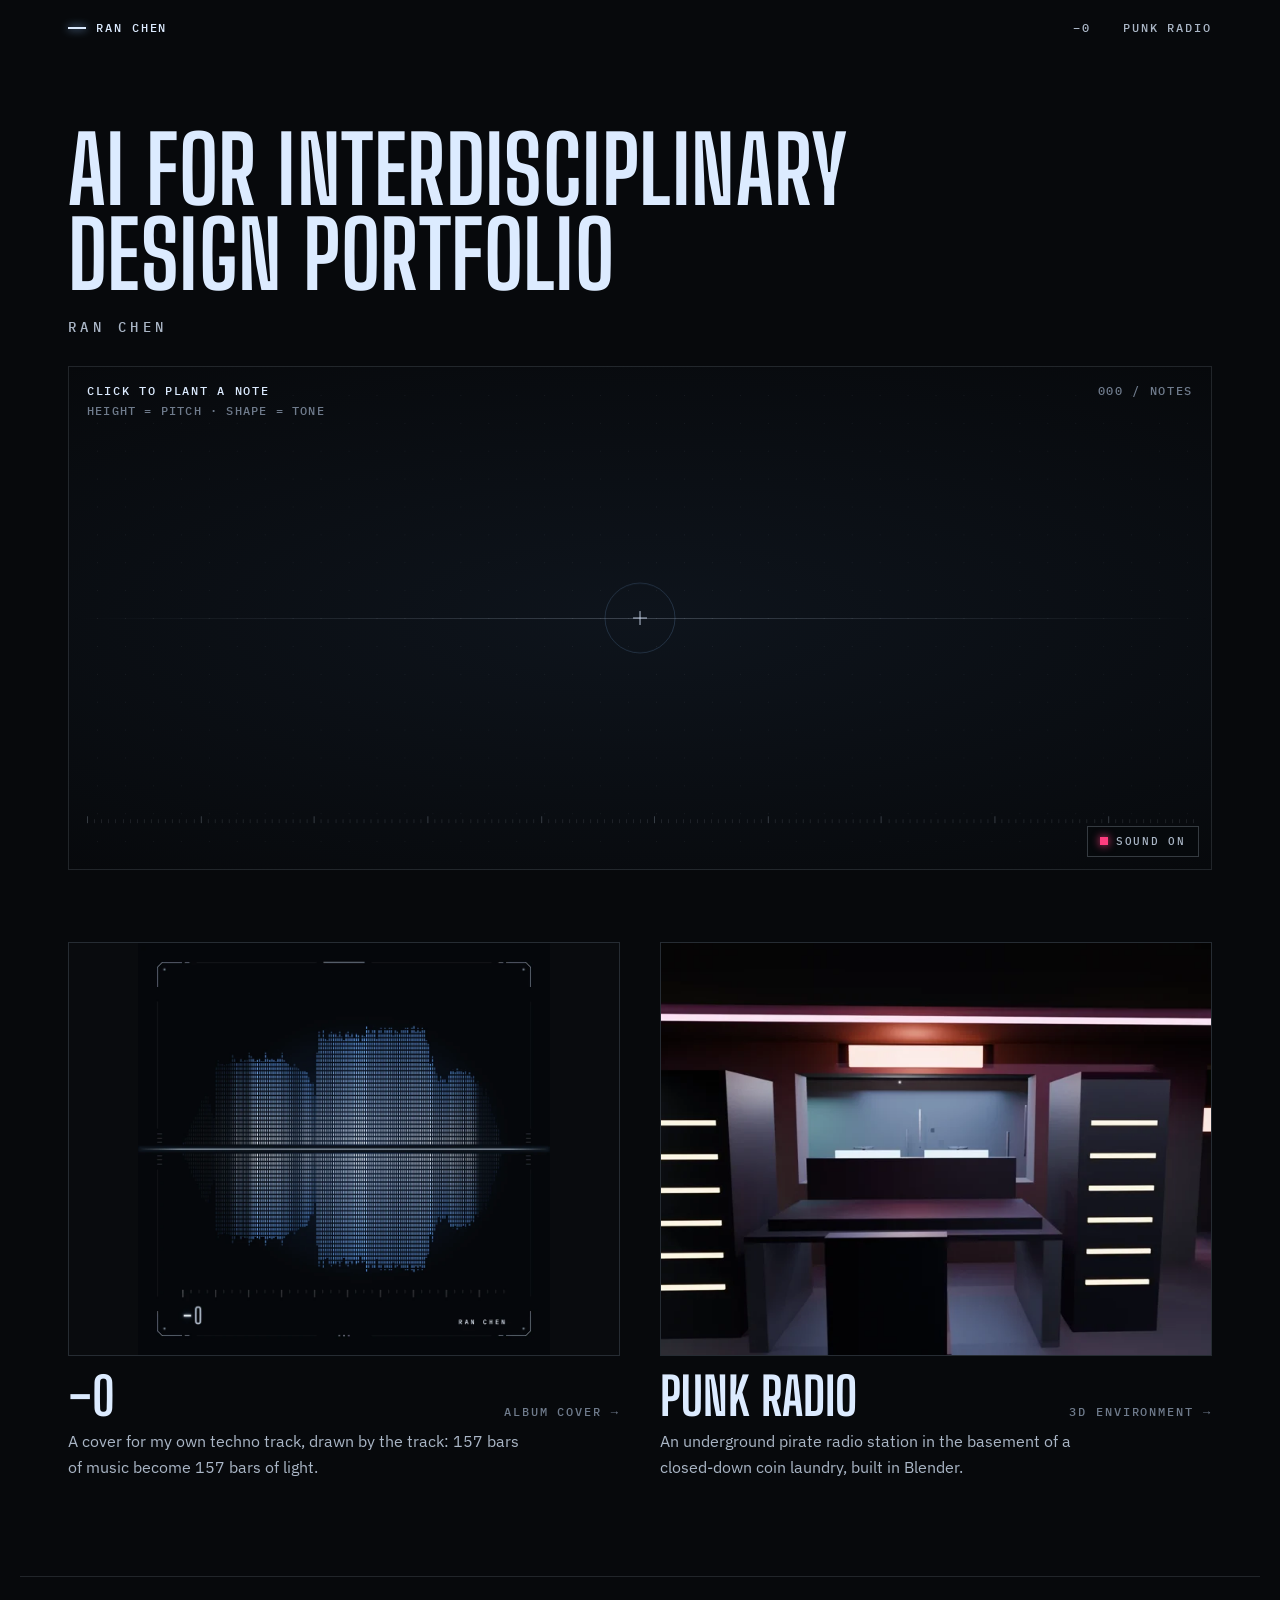
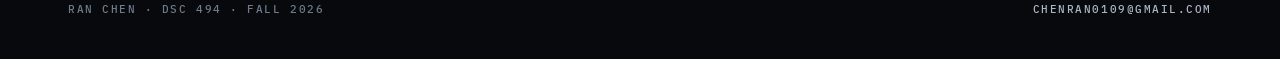
==== index.html @ 2fba4b29 "Publish AI for Interdisciplinary Design portfolio Co-Authored-By: Claude Opus 5.5 <noreply@anthropic" ====
<!doctype html>
<html lang="en">
<head>
  <meta charset="utf-8">
  <meta name="viewport" content="width=device-width, initial-scale=1">
  <title>Ran Chen — AI for Interdisciplinary Design Portfolio</title>
  <meta name="description" content="Design portfolio by Ran Chen: the −0 album cover and the PUNK RADIO 3D environment, with an interactive homepage where every click plants a flower that plays a note.">
  <link rel="icon" href="assets/favicon.svg" type="image/svg+xml">
  <link rel="stylesheet" href="style.css">
</head>
<body>
  <header class="wrap nav">
    <a class="home" href="index.html" aria-current="page">Ran Chen</a>
    <ul>
      <li><a href="cover.html">−0</a></li>
      <li><a href="studio.html">Punk Radio</a></li>
    </ul>
  </header>

  <main>
    <section class="wrap intro">
      <h1>AI for Interdisciplinary Design Portfolio</h1>
      <p class="name">Ran Chen</p>
    </section>

    <section class="wrap" aria-label="Interactive drawing area">
      <div class="field">
        <canvas tabindex="0" aria-label="Drawing area. Click or tap to plant a flower that plays a note. Press Enter to plant one with the keyboard."></canvas>
        <p class="hint">Click to plant a note<span>Height = pitch · shape = tone</span></p>
        <div class="count" aria-live="polite">000 / NOTES</div>
        <button class="sound" type="button" aria-pressed="true"><i></i><span>Sound on</span></button>
      </div>
    </section>

    <section class="wrap projects" aria-label="Projects">
      <a class="card" href="cover.html">
        <div class="thumb square"><img src="assets/cover/cover-card.webp" alt="The −0 album cover: 157 blue-white bars cut into cells, mirrored around a thin horizontal line of light." width="900" height="900"></div>
        <div class="meta">
          <h2>−0</h2>
          <span class="arrow">Album cover →</span>
        </div>
        <p>A cover for my own techno track, drawn by the track: 157 bars of music become 157 bars of light.</p>
      </a>
      <a class="card" href="studio.html">
        <div class="thumb"><img src="assets/studio/studio-card.webp" alt="Rendered Blender view of the PUNK RADIO control room: console, equipment racks and the observation window under an ON AIR light." width="900" height="519"></div>
        <div class="meta">
          <h2>Punk Radio</h2>
          <span class="arrow">3D environment →</span>
        </div>
        <p>An underground pirate radio station in the basement of a closed-down coin laundry, built in Blender.</p>
      </a>
    </section>
  </main>

  <footer class="wrap site">
    <span>Ran Chen · DSC 494 · Fall 2026</span>
    <a href="mailto:chenran0109@gmail.com">chenran0109@gmail.com</a>
  </footer>

  <script src="site.js"></script>
</body>
</html>
---- style.css ----
/* Ran Chen — AI for Interdisciplinary Design Portfolio */
@font-face { font-family: "Big Shoulders Display"; src: url("assets/fonts/big-shoulders-display-latin-500-normal.woff2") format("woff2"); font-weight: 500; font-style: normal; font-display: swap; }
@font-face { font-family: "Big Shoulders Display"; src: url("assets/fonts/big-shoulders-display-latin-700-normal.woff2") format("woff2"); font-weight: 700; font-style: normal; font-display: swap; }
@font-face { font-family: "IBM Plex Sans"; src: url("assets/fonts/ibm-plex-sans-latin-400-normal.woff2") format("woff2"); font-weight: 400; font-style: normal; font-display: swap; }
@font-face { font-family: "IBM Plex Sans"; src: url("assets/fonts/ibm-plex-sans-latin-500-normal.woff2") format("woff2"); font-weight: 500; font-style: normal; font-display: swap; }
@font-face { font-family: "IBM Plex Mono"; src: url("assets/fonts/ibm-plex-mono-latin-400-normal.woff2") format("woff2"); font-weight: 400; font-style: normal; font-display: swap; }
@font-face { font-family: "IBM Plex Mono"; src: url("assets/fonts/ibm-plex-mono-latin-500-normal.woff2") format("woff2"); font-weight: 500; font-style: normal; font-display: swap; }

:root {
  --bg: #07090c;
  --bg-2: #0d1117;
  --ink: #dcebff;
  --ink-2: #aab6c6;
  --muted: #6f7b8c;
  --line: rgba(220, 235, 255, 0.12);
  --line-2: rgba(220, 235, 255, 0.22);
  --accent: #8fc2ff;
  --hot: #ff3d7f;
  --pad: clamp(16px, 4vw, 48px);
  --max: 1240px;
  --display: "Big Shoulders Display", "Arial Narrow", sans-serif;
  --sans: "IBM Plex Sans", system-ui, -apple-system, sans-serif;
  --mono: "IBM Plex Mono", ui-monospace, Menlo, monospace;
}

* { box-sizing: border-box; }
html { -webkit-text-size-adjust: 100%; }
body {
  margin: 0;
  background: var(--bg);
  color: var(--ink);
  font: 400 16px/1.6 var(--sans);
  overflow-x: hidden;
}
img, svg, video { display: block; max-width: 100%; height: auto; }
a { color: inherit; }
::selection { background: var(--accent); color: var(--bg); }

.wrap { width: 100%; max-width: var(--max); margin: 0 auto; padding: 0 var(--pad); }

/* ---------- nav ---------- */
.nav {
  display: flex; align-items: center; justify-content: space-between; gap: 16px;
  padding-top: 22px; padding-bottom: 22px;
  font: 500 12px/1 var(--mono); letter-spacing: 0.16em; text-transform: uppercase;
}
.nav a { text-decoration: none; color: var(--ink-2); transition: color .2s; }
.nav a:hover, .nav a[aria-current="page"] { color: var(--ink); }
.nav .home { color: var(--ink); display: inline-flex; align-items: center; gap: 10px; }
.nav .home::before { content: ""; width: 18px; height: 2px; background: var(--ink); box-shadow: 0 0 8px var(--accent); }
.nav ul { list-style: none; display: flex; gap: clamp(14px, 3vw, 32px); margin: 0; padding: 0; }

/* ---------- labels ---------- */
.kicker, .label {
  font: 500 11px/1.4 var(--mono); letter-spacing: 0.18em; text-transform: uppercase; color: var(--muted);
}

/* ---------- homepage ---------- */
.intro { padding-top: clamp(28px, 6vw, 72px); padding-bottom: clamp(20px, 3vw, 32px); }
.intro h1 {
  font: 700 clamp(44px, 7.2vw, 104px)/0.92 var(--display);
  letter-spacing: 0.005em; text-transform: uppercase; margin: 0; max-width: 20ch;
}
.intro h1 .minus { color: var(--ink); text-shadow: 0 0 18px rgba(143, 194, 255, .55); }
.intro .name {
  margin: 22px 0 0; font: 500 14px/1 var(--mono); letter-spacing: 0.32em; text-transform: uppercase; color: var(--ink-2);
}

.field {
  position: relative;
  height: clamp(340px, 56vh, 600px);
  border: 1px solid var(--line);
  background: radial-gradient(120% 90% at 50% 50%, #0e141c 0%, var(--bg) 70%);
  overflow: hidden;
  cursor: crosshair;
  touch-action: manipulation;
  -webkit-tap-highlight-color: transparent;
  user-select: none; -webkit-user-select: none;
}
.field canvas { position: absolute; inset: 0; width: 100%; height: 100%; outline: none; }
.field canvas:focus-visible { box-shadow: inset 0 0 0 2px var(--accent); }
.field .hint {
  position: absolute; left: 18px; top: 16px; margin: 0; pointer-events: none;
  font: 500 12px/1.4 var(--mono); letter-spacing: 0.14em; text-transform: uppercase; color: var(--ink);
  transition: opacity .6s;
}
.field .hint span { color: var(--muted); display: block; margin-top: 4px; letter-spacing: 0.1em; }
.field.used .hint span { opacity: 0; }
.field .count {
  position: absolute; right: 18px; top: 16px; pointer-events: none;
  font: 500 12px/1.4 var(--mono); letter-spacing: 0.14em; color: var(--muted);
}
.sound {
  position: absolute; right: 12px; bottom: 12px;
  appearance: none; border: 1px solid var(--line-2); background: rgba(7, 9, 12, .7); color: var(--ink-2);
  font: 500 11px/1 var(--mono); letter-spacing: 0.16em; text-transform: uppercase;
  padding: 9px 12px; cursor: pointer; display: inline-flex; align-items: center; gap: 8px;
}
.sound:hover { color: var(--ink); border-color: var(--ink-2); }
.sound i { width: 8px; height: 8px; background: var(--hot); box-shadow: 0 0 8px var(--hot); }
.sound[aria-pressed="false"] i { background: var(--muted); box-shadow: none; }

.projects {
  display: grid; grid-template-columns: 1fr; gap: clamp(28px, 4vw, 40px);
  padding-top: clamp(40px, 6vw, 72px); padding-bottom: clamp(48px, 8vw, 96px);
}
@media (min-width: 760px) { .projects { grid-template-columns: 1fr 1fr; } }
.card { text-decoration: none; display: block; }
.card .thumb { position: relative; overflow: hidden; border: 1px solid var(--line); background: var(--bg-2); aspect-ratio: 4 / 3; }
.card .thumb img { width: 100%; height: 100%; object-fit: cover; transition: transform .6s cubic-bezier(.2,.7,.2,1); }
.card .thumb.square img { object-fit: contain; background: #090b0e; }
.card:hover .thumb img { transform: scale(1.03); }
.card .meta { display: flex; justify-content: space-between; align-items: baseline; gap: 12px; margin-top: 16px; }
.card h2 { font: 700 clamp(34px, 4.4vw, 52px)/0.95 var(--display); text-transform: uppercase; margin: 0; }
.card p { margin: 8px 0 0; color: var(--ink-2); max-width: 46ch; }
.card .arrow { font: 500 12px/1 var(--mono); letter-spacing: .16em; text-transform: uppercase; color: var(--muted); white-space: nowrap; transition: color .2s; }
.card:hover .arrow { color: var(--ink); }

footer.site {
  border-top: 1px solid var(--line);
  padding-top: 24px; padding-bottom: 40px;
  display: flex; flex-wrap: wrap; justify-content: space-between; gap: 12px;
  font: 500 11px/1.6 var(--mono); letter-spacing: 0.14em; text-transform: uppercase; color: var(--muted);
}
footer.site a { color: var(--ink-2); text-decoration: none; }
footer.site a:hover { color: var(--ink); }

/* ---------- project pages ---------- */
.p-head { padding-top: clamp(28px, 5vw, 64px); padding-bottom: clamp(24px, 4vw, 40px); }
.p-head h1 {
  font: 700 clamp(64px, 14vw, 180px)/0.86 var(--display); text-transform: uppercase; margin: 14px 0 0; letter-spacing: 0.005em;
}
.p-head .sub { margin: 18px 0 0; font-size: clamp(17px, 1.6vw, 20px); color: var(--ink-2); max-width: 52ch; }

.hero-square { max-width: 760px; margin: 0 auto; }
.hero-square img { width: 100%; aspect-ratio: 1; border: 1px solid var(--line); }
.hero-wide img { width: 100%; border: 1px solid var(--line); }
figcaption { margin-top: 10px; font: 400 13px/1.5 var(--sans); color: var(--muted); }
figcaption b { color: var(--ink-2); font-weight: 500; }
figure { margin: 0; }

.facts {
  display: grid; grid-template-columns: 1fr; gap: 0; margin: clamp(32px, 5vw, 56px) 0 0;
  border-top: 1px solid var(--line);
}
@media (min-width: 700px) { .facts { grid-template-columns: repeat(2, 1fr); column-gap: 40px; } }
.facts div { padding: 14px 0; border-bottom: 1px solid var(--line); display: grid; grid-template-columns: 112px 1fr; gap: 16px; }
.facts dt { font: 500 11px/1.7 var(--mono); letter-spacing: 0.16em; text-transform: uppercase; color: var(--muted); }
.facts dd { margin: 0; color: var(--ink); font-size: 15px; }

.lede { font-size: clamp(18px, 1.8vw, 22px); line-height: 1.55; max-width: 44ch; margin: clamp(32px, 5vw, 56px) 0 0; color: var(--ink); }

.sec { padding-top: clamp(56px, 8vw, 104px); }
.sec-h { display: flex; align-items: baseline; gap: 16px; margin: 0 0 12px; }
.sec-h .n { font: 500 13px/1 var(--mono); color: var(--accent); letter-spacing: .1em; }
.sec-h h2 { font: 700 clamp(32px, 4.4vw, 54px)/1 var(--display); text-transform: uppercase; margin: 0; }
.sec > p { max-width: 62ch; color: var(--ink-2); margin: 0 0 28px; }

.grid { display: grid; gap: clamp(16px, 2vw, 24px); grid-template-columns: 1fr; }
@media (min-width: 640px) { .grid.g3 { grid-template-columns: repeat(3, 1fr); } .grid.g2 { grid-template-columns: repeat(2, 1fr); } }
.grid img { width: 100%; border: 1px solid var(--line); background: var(--bg-2); }
.tag { display: inline-block; font: 500 10px/1 var(--mono); letter-spacing: .16em; text-transform: uppercase; padding: 4px 6px; border: 1px solid var(--line-2); color: var(--ink-2); margin-bottom: 6px; }
.tag.kept { border-color: var(--accent); color: var(--accent); }

.plate { background: #f4f6f8; border: 1px solid var(--line); padding: clamp(8px, 1.4vw, 16px); }
.plate img { border: 0; background: transparent; }

@media (max-width: 600px) { .field { height: min(54vh, 440px); } }

/* review table */
.review { display: grid; gap: 10px; }
.review .row { display: grid; grid-template-columns: 1fr; gap: 10px; }
.review .rlabel { font: 500 11px/1.5 var(--mono); letter-spacing: .14em; text-transform: uppercase; color: var(--ink-2); padding-top: 6px; }
.review .rlabel span { display: block; color: var(--muted); letter-spacing: .06em; text-transform: none; font-family: var(--sans); font-size: 13px; }
.review .cells { display: grid; grid-template-columns: repeat(3, 1fr); gap: 10px; }
.review img { width: 100%; aspect-ratio: 16 / 9; object-fit: cover; border: 1px solid var(--line); }
@media (min-width: 900px) { .review .row { grid-template-columns: 180px 1fr; gap: 20px; } }
.review .colhead { display: none; }
@media (min-width: 900px) {
  .review .colhead { display: grid; grid-template-columns: 180px 1fr; gap: 20px; }
  .review .colhead .cells div { font: 500 11px/1 var(--mono); letter-spacing: .14em; text-transform: uppercase; color: var(--muted); }
}

/* compare slider */
.compare { position: relative; overflow: hidden; border: 1px solid var(--line); background: var(--bg-2); touch-action: pan-y; user-select: none; -webkit-user-select: none; }
.compare img { width: 100%; height: auto; pointer-events: none; border: 0; }
.compare .after { position: absolute; inset: 0; clip-path: inset(0 0 0 var(--pos, 50%)); }
.compare .after img { width: 100%; height: 100%; object-fit: cover; }
.compare .bar { position: absolute; top: 0; bottom: 0; left: var(--pos, 50%); width: 2px; margin-left: -1px; background: var(--ink); box-shadow: 0 0 12px var(--accent); pointer-events: none; }
.compare .bar::after { content: "◀ ▶"; position: absolute; top: 50%; left: 50%; transform: translate(-50%, -50%); background: var(--bg); border: 1px solid var(--ink); color: var(--ink); font: 500 10px/1 var(--mono); padding: 8px 8px; white-space: nowrap; letter-spacing: .1em; }
.compare input { position: absolute; inset: 0; width: 100%; height: 100%; opacity: 0; cursor: ew-resize; margin: 0; }
.compare .l { position: absolute; top: 10px; font: 500 10px/1 var(--mono); letter-spacing: .16em; text-transform: uppercase; background: rgba(7,9,12,.75); padding: 6px 8px; pointer-events: none; }
.compare .l.b { left: 10px; } .compare .l.a { right: 10px; }
.compare-wrap { max-width: 760px; }

blockquote.reflect {
  margin: 0; padding: 0 0 0 clamp(16px, 2vw, 24px); border-left: 2px solid var(--accent);
  font-size: clamp(18px, 1.9vw, 23px); line-height: 1.55; max-width: 46ch; color: var(--ink);
}

.next {
  display: flex; justify-content: space-between; align-items: center; gap: 16px; flex-wrap: wrap;
  margin-top: clamp(64px, 9vw, 120px); padding: 28px 0 40px; border-top: 1px solid var(--line);
}
.next a { text-decoration: none; }
.next .big { font: 700 clamp(30px, 4vw, 48px)/1 var(--display); text-transform: uppercase; }
.next .big:hover { color: var(--accent); }
.next .back { font: 500 12px/1 var(--mono); letter-spacing: .16em; text-transform: uppercase; color: var(--ink-2); }
.next .back:hover { color: var(--ink); }

.note { font: 400 13px/1.5 var(--sans); color: var(--muted); margin-top: 14px; max-width: 62ch; }

@media (prefers-reduced-motion: reduce) {
  * { transition: none !important; animation: none !important; }
}
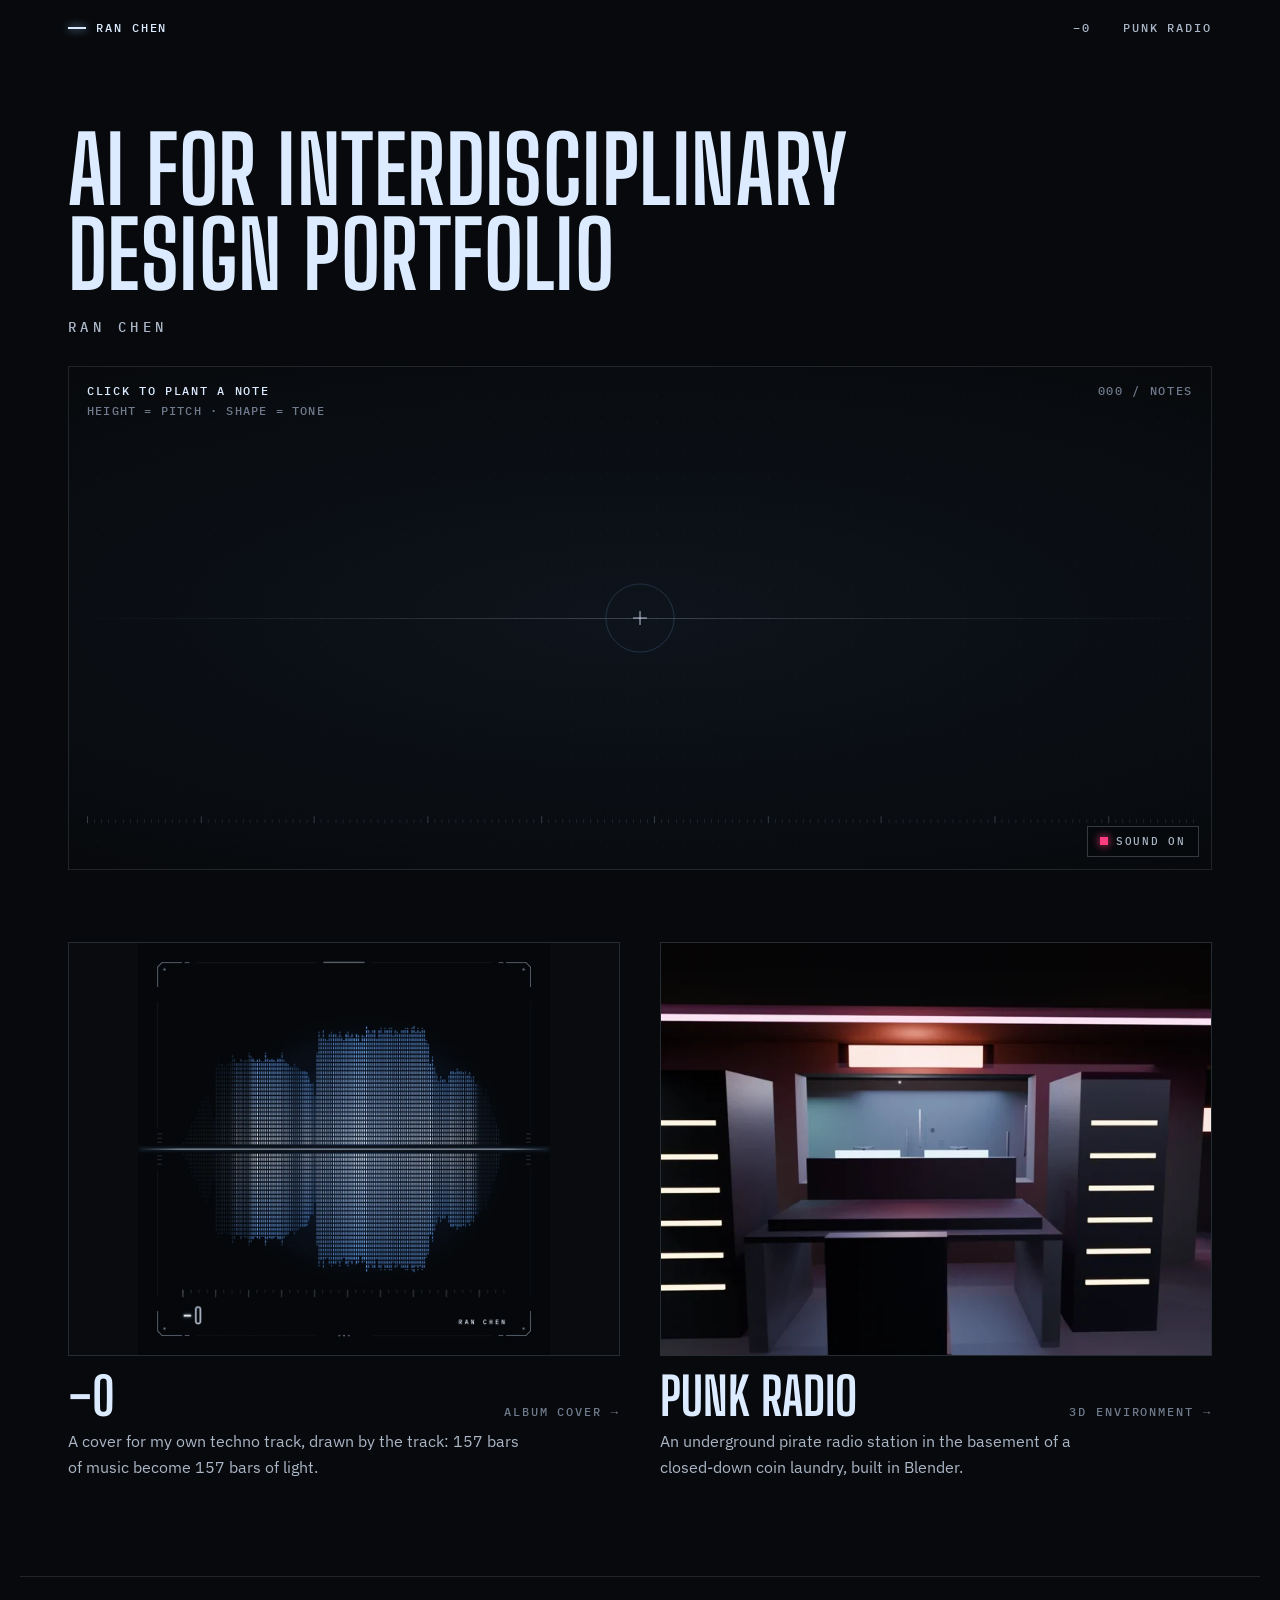
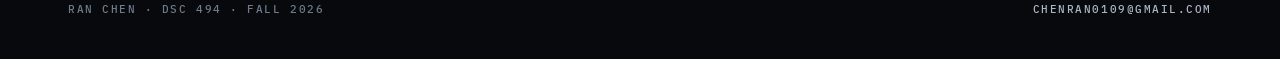
==== commit 72bae133: "Add social previews and refine portfolio assets" ====
--- a/index.html
+++ b/index.html
@@ -5,6 +5,11 @@
   <meta name="viewport" content="width=device-width, initial-scale=1">
   <title>Ran Chen — AI for Interdisciplinary Design Portfolio</title>
   <meta name="description" content="Design portfolio by Ran Chen: the −0 album cover and the PUNK RADIO 3D environment, with an interactive homepage where every click plants a flower that plays a note.">
+  <meta property="og:title" content="Ran Chen — AI for Interdisciplinary Design Portfolio">
+  <meta property="og:description" content="Design portfolio by Ran Chen: the −0 album cover and the PUNK RADIO 3D environment, with an interactive homepage where every click plants a flower that plays a note.">
+  <meta property="og:image" content="https://cheesebk.github.io/ai-design-portfolio/assets/studio/studio-card.webp">
+  <meta property="og:url" content="https://cheesebk.github.io/ai-design-portfolio/">
+  <meta property="og:type" content="website">
   <link rel="icon" href="assets/favicon.svg" type="image/svg+xml">
   <link rel="stylesheet" href="style.css">
 </head>
--- a/style.css
+++ b/style.css
@@ -174,6 +174,7 @@
 .review .rlabel span { display: block; color: var(--muted); letter-spacing: .06em; text-transform: none; font-family: var(--sans); font-size: 13px; }
 .review .cells { display: grid; grid-template-columns: repeat(3, 1fr); gap: 10px; }
 .review img { width: 100%; aspect-ratio: 16 / 9; object-fit: cover; border: 1px solid var(--line); }
+.review img.fit-contain { object-fit: contain; background: var(--bg-2); }
 @media (min-width: 900px) { .review .row { grid-template-columns: 180px 1fr; gap: 20px; } }
 .review .colhead { display: none; }
 @media (min-width: 900px) {
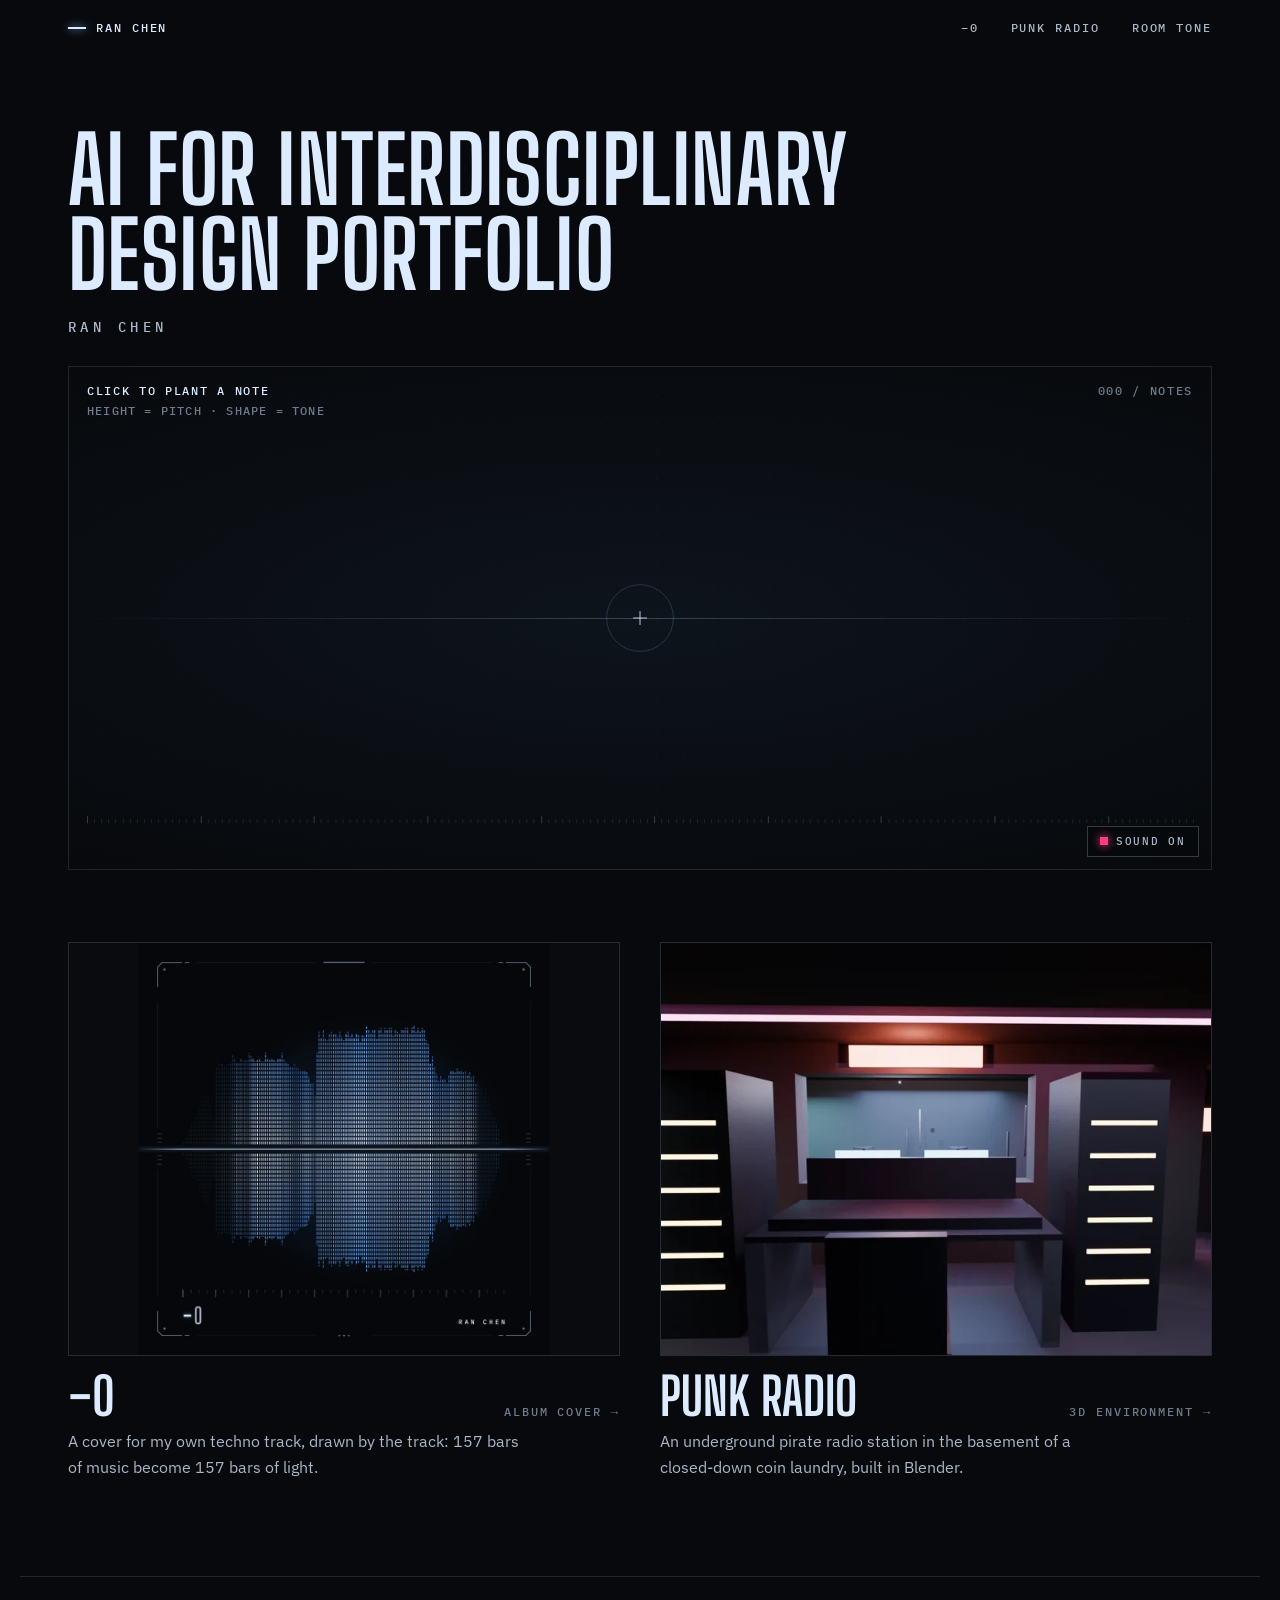
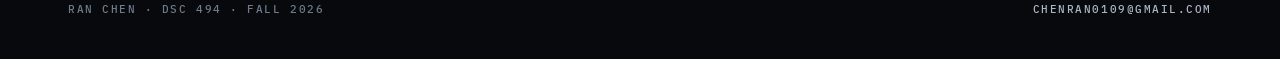
==== commit 3d974245: "Add files via upload" ====
--- a/index.html
+++ b/index.html
@@ -19,6 +19,7 @@
     <ul>
       <li><a href="cover.html">−0</a></li>
       <li><a href="studio.html">Punk Radio</a></li>
+      <li><a href="game.html">Room Tone</a></li>
     </ul>
   </header>
 
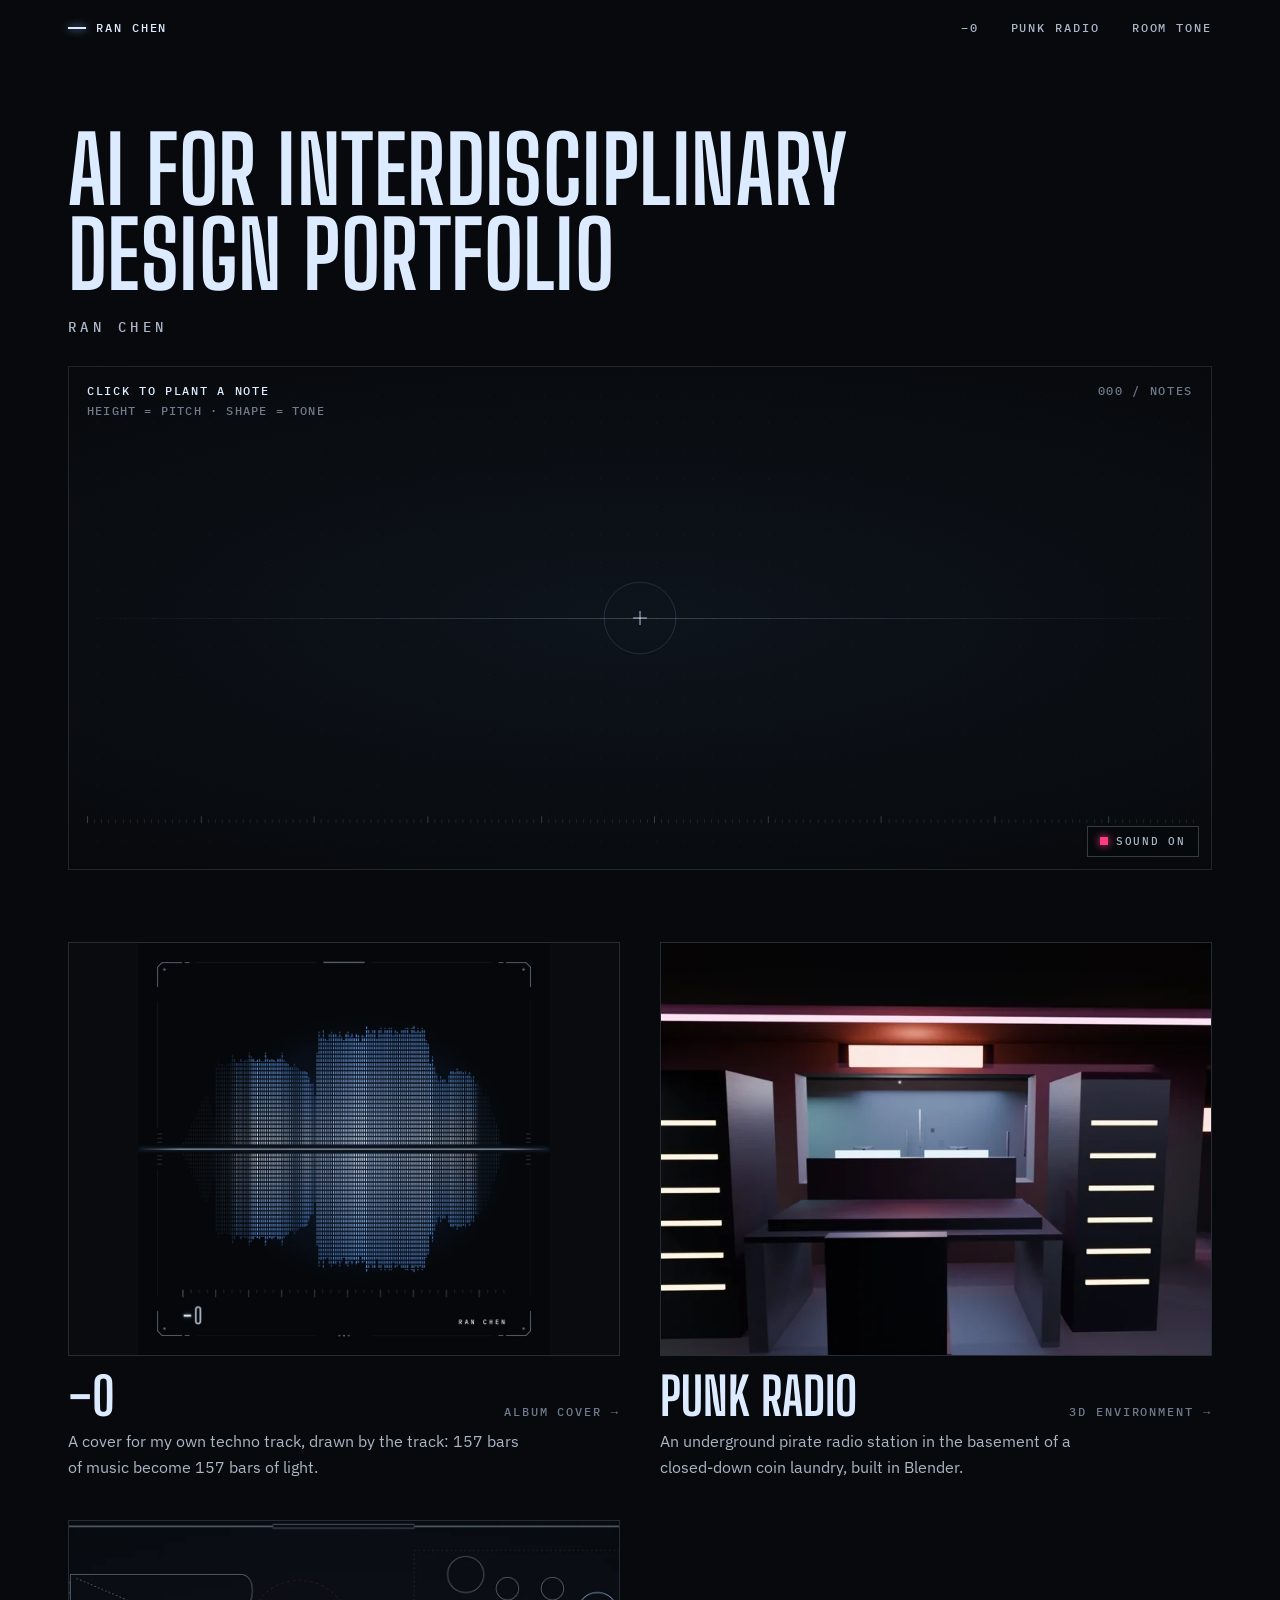
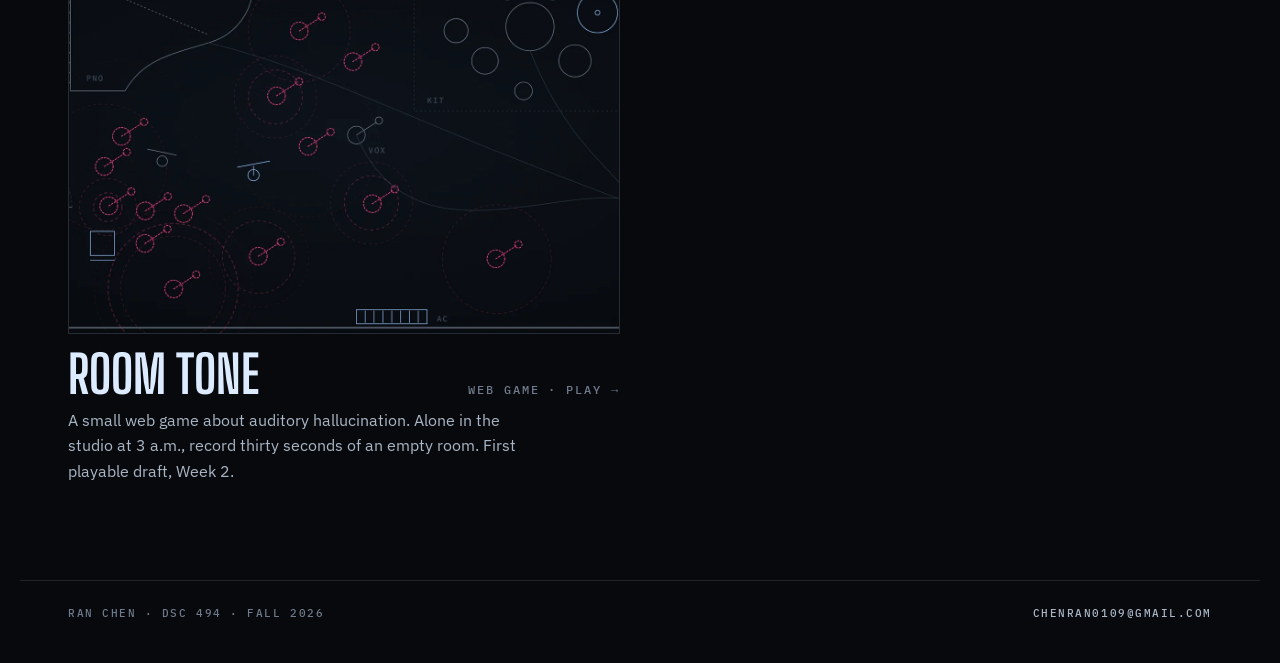
==== commit cf4b4455: "Room Tone: first playable draft (Week 2) Add play.html/play.js/play.css, link from proposal page and" ====
--- a/index.html
+++ b/index.html
@@ -55,6 +55,14 @@
         </div>
         <p>An underground pirate radio station in the basement of a closed-down coin laundry, built in Blender.</p>
       </a>
+      <a class="card" href="play.html">
+        <div class="thumb"><img src="assets/game/room-tone-card.webp" alt="Room Tone in play: a top-down plan of a studio live room, crowded with dashed pink phantom microphones that are not really there." width="1200" height="900" loading="lazy"></div>
+        <div class="meta">
+          <h2>Room Tone</h2>
+          <span class="arrow">Web game · play →</span>
+        </div>
+        <p>A small web game about auditory hallucination. Alone in the studio at 3 a.m., record thirty seconds of an empty room. First playable draft, Week 2.</p>
+      </a>
     </section>
   </main>
 
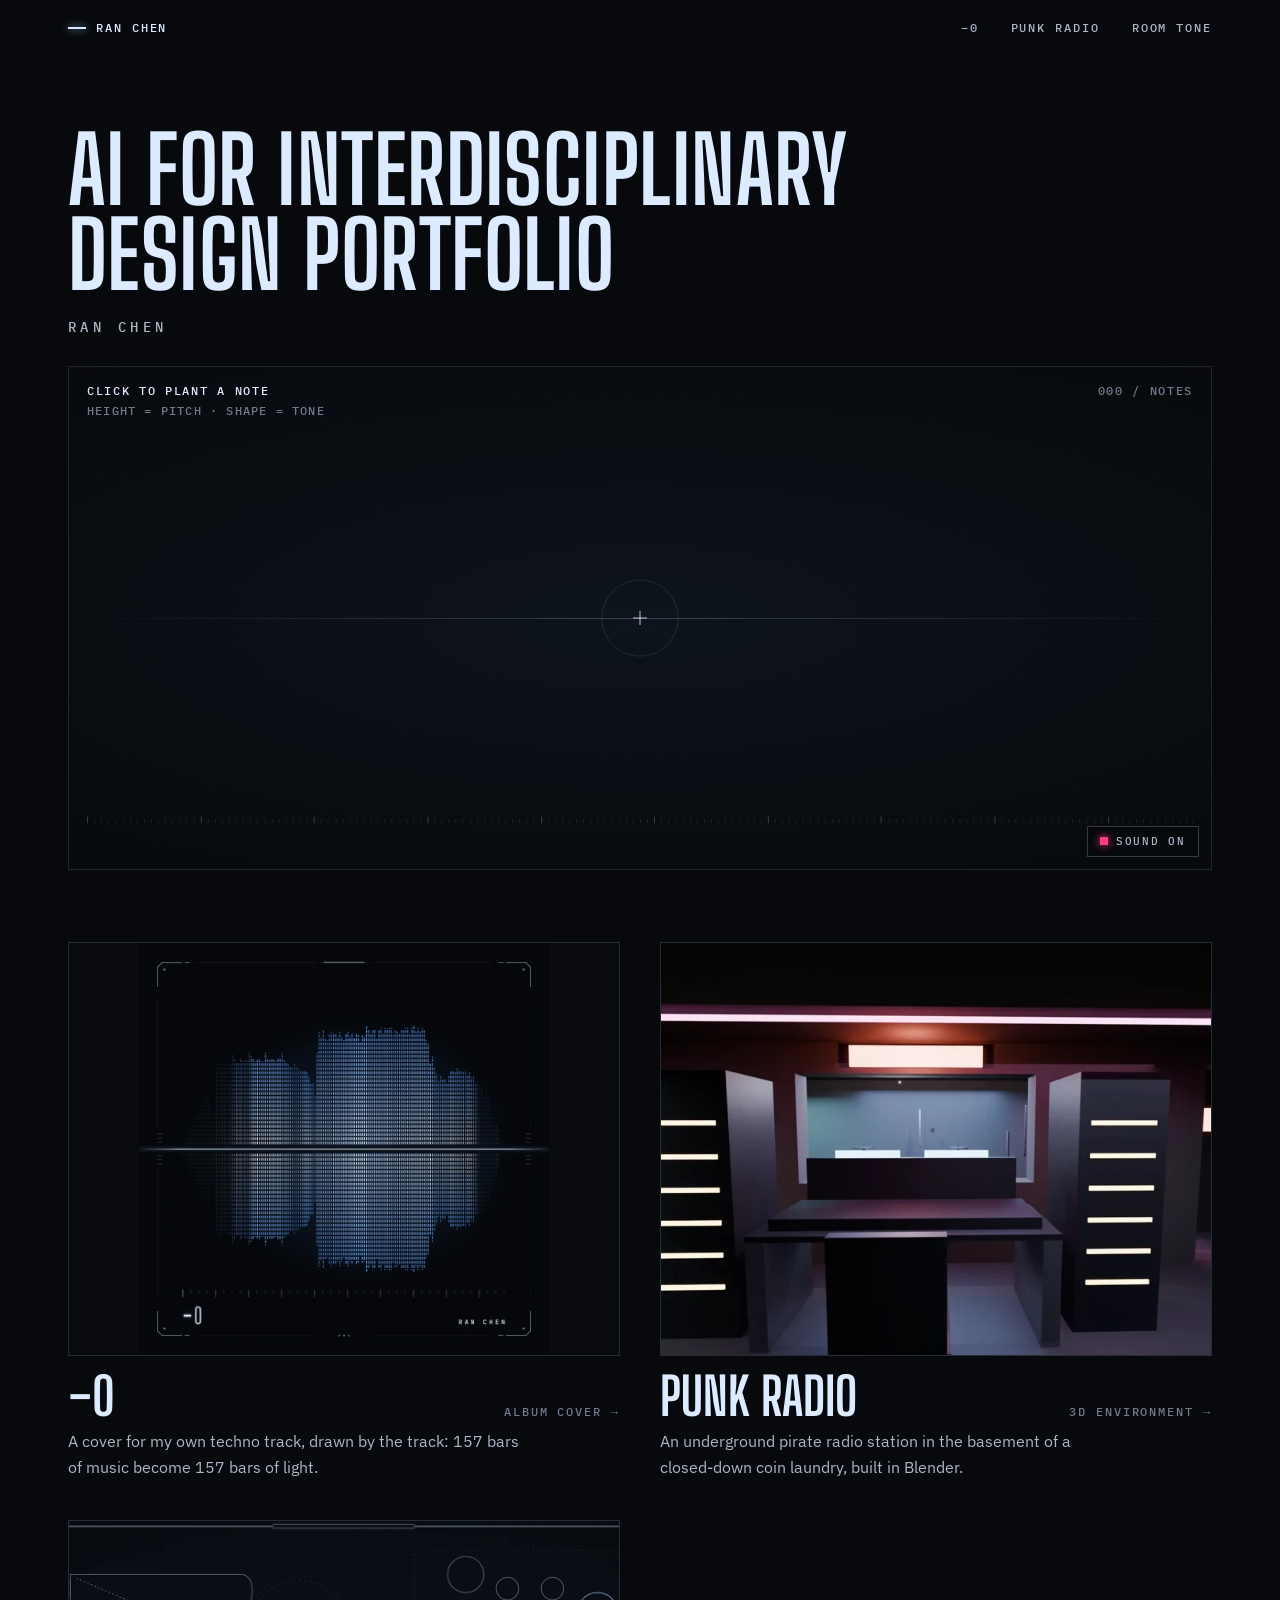
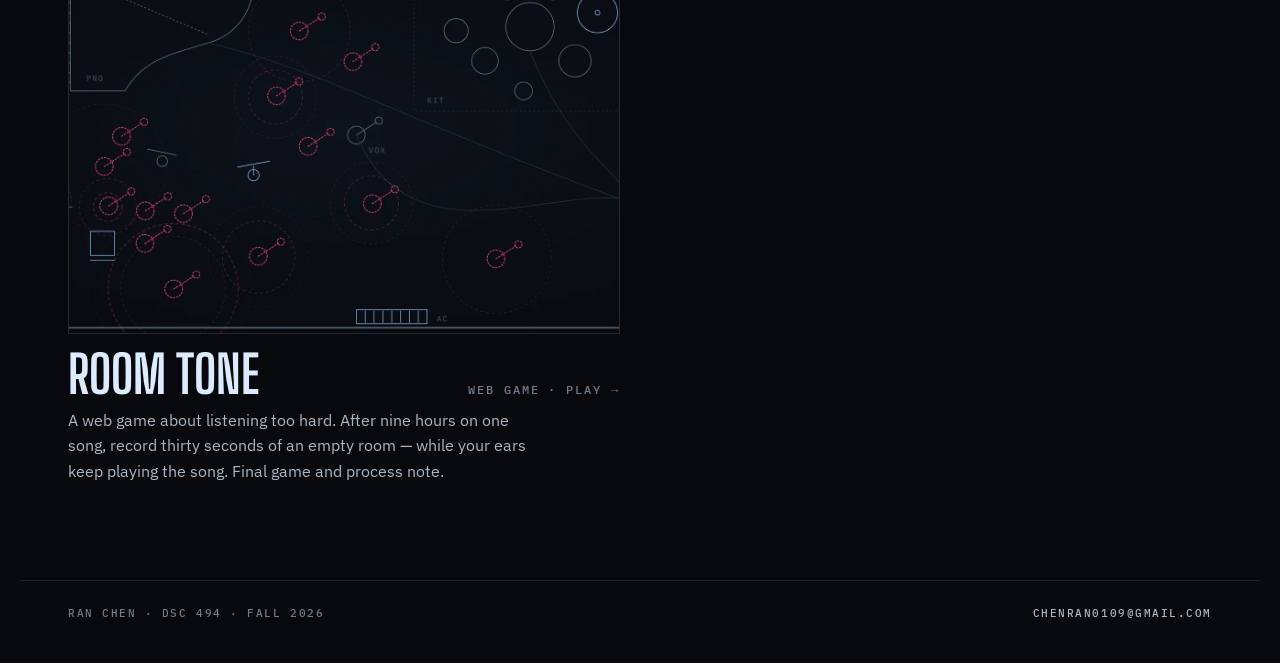
==== commit 01e4cc6c: "Room Tone: Week 3 final — song-based phantoms, clean-take goal, stage titles, sound check, ending re" ====
--- a/index.html
+++ b/index.html
@@ -4,9 +4,9 @@
   <meta charset="utf-8">
   <meta name="viewport" content="width=device-width, initial-scale=1">
   <title>Ran Chen — AI for Interdisciplinary Design Portfolio</title>
-  <meta name="description" content="Design portfolio by Ran Chen: the −0 album cover and the PUNK RADIO 3D environment, with an interactive homepage where every click plants a flower that plays a note.">
+  <meta name="description" content="Design portfolio by Ran Chen: the −0 album cover, the PUNK RADIO 3D environment and the Room Tone web game, with an interactive homepage where every click plants a flower that plays a note.">
   <meta property="og:title" content="Ran Chen — AI for Interdisciplinary Design Portfolio">
-  <meta property="og:description" content="Design portfolio by Ran Chen: the −0 album cover and the PUNK RADIO 3D environment, with an interactive homepage where every click plants a flower that plays a note.">
+  <meta property="og:description" content="Design portfolio by Ran Chen: the −0 album cover, the PUNK RADIO 3D environment and the Room Tone web game, with an interactive homepage where every click plants a flower that plays a note.">
   <meta property="og:image" content="https://cheesebk.github.io/ai-design-portfolio/assets/studio/studio-card.webp">
   <meta property="og:url" content="https://cheesebk.github.io/ai-design-portfolio/">
   <meta property="og:type" content="website">
@@ -19,7 +19,7 @@
     <ul>
       <li><a href="cover.html">−0</a></li>
       <li><a href="studio.html">Punk Radio</a></li>
-      <li><a href="game.html">Room Tone</a></li>
+      <li><a href="final.html">Room Tone</a></li>
     </ul>
   </header>
 
@@ -55,13 +55,13 @@
         </div>
         <p>An underground pirate radio station in the basement of a closed-down coin laundry, built in Blender.</p>
       </a>
-      <a class="card" href="play.html">
+      <a class="card" href="final.html">
         <div class="thumb"><img src="assets/game/room-tone-card.webp" alt="Room Tone in play: a top-down plan of a studio live room, crowded with dashed pink phantom microphones that are not really there." width="1200" height="900" loading="lazy"></div>
         <div class="meta">
           <h2>Room Tone</h2>
           <span class="arrow">Web game · play →</span>
         </div>
-        <p>A small web game about auditory hallucination. Alone in the studio at 3 a.m., record thirty seconds of an empty room. First playable draft, Week 2.</p>
+        <p>A web game about listening too hard. After nine hours on one song, record thirty seconds of an empty room — while your ears keep playing the song. Final game and process note.</p>
       </a>
     </section>
   </main>
